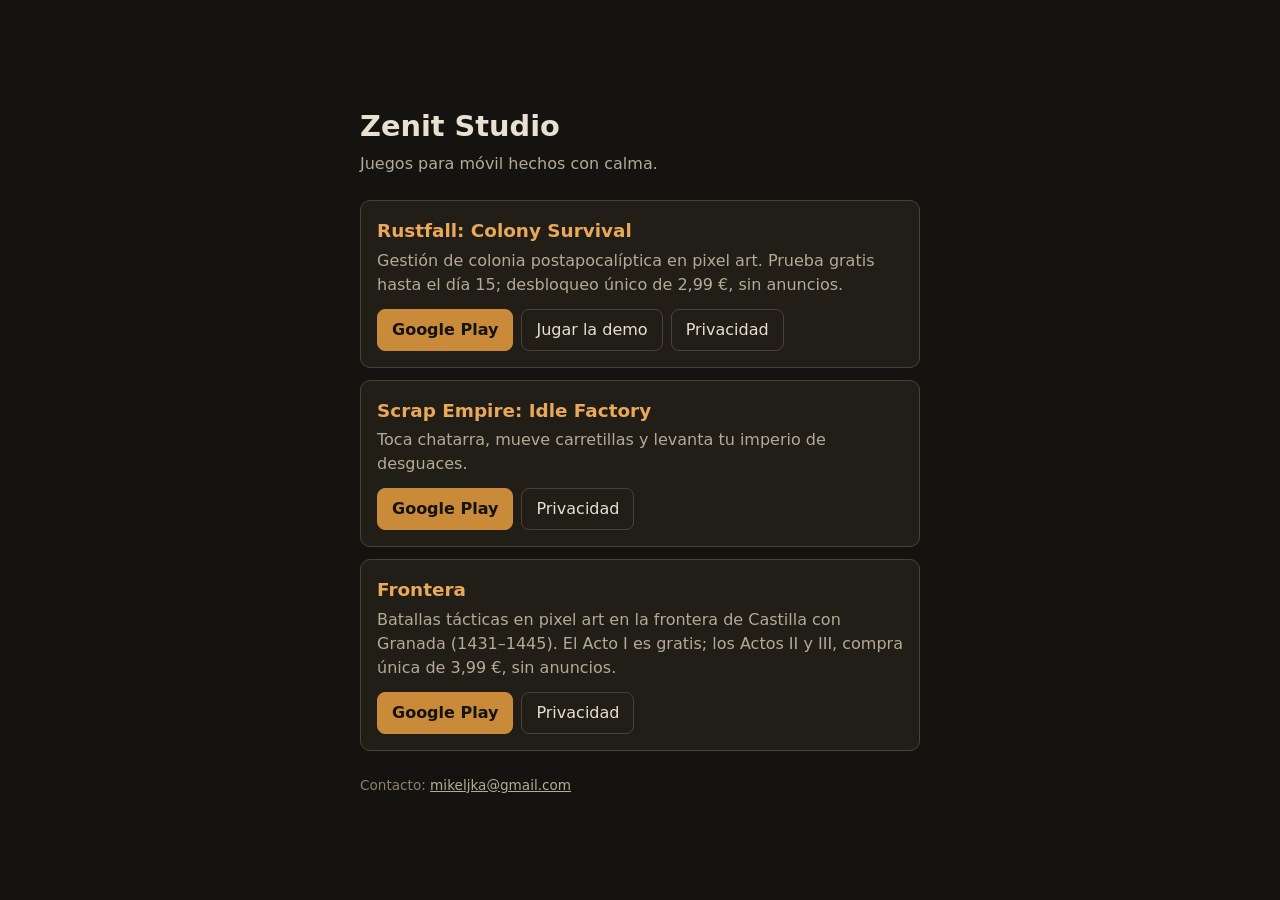
==== index.html @ c2dbdeba "Web pública desde Zenit (8e7d88c)" ====
<!doctype html>
<html lang="es">
<head>
  <meta charset="utf-8">
  <meta name="viewport" content="width=device-width, initial-scale=1">
  <title>Zenit Studio</title>
  <meta name="description" content="Juegos de Zenit Studio: Rustfall: Colony Survival y Scrap Empire, en Google Play.">
  <style>
    :root { color-scheme: dark; }
    body { margin: 0; min-height: 100vh; background: #15130f; color: #e8e0d0; font: 16px/1.5 system-ui, sans-serif; display: flex; align-items: center; justify-content: center; }
    main { width: min(560px, 100% - 32px); padding: 32px 0; }
    h1 { margin: 0 0 4px; font-size: 1.8rem; }
    p { margin: 0 0 24px; color: #b5aa96; }
    .juego { padding: 16px; margin-bottom: 12px; border: 1px solid #4a4236; border-radius: 10px; background: #211d17; }
    .juego strong { display: block; font-size: 1.15rem; color: #e9a85a; margin-bottom: 4px; }
    .juego p { margin: 0 0 12px; }
    .enlaces { display: flex; flex-wrap: wrap; gap: 8px; }
    .enlaces a { display: inline-flex; align-items: center; min-height: 40px; padding: 0 14px; border-radius: 8px; border: 1px solid #4a4236; color: #e8e0d0; text-decoration: none; }
    .enlaces a.play { background: #c98a3a; border-color: #c98a3a; color: #15130f; font-weight: 700; }
    .enlaces a:hover, .enlaces a:focus { border-color: #e9a85a; }
    footer { margin-top: 24px; font-size: 0.85rem; color: #8a806e; }
    footer a { color: #b5aa96; }
  </style>
</head>
<body>
  <main>
    <h1>Zenit Studio</h1>
    <p>Juegos para móvil hechos con calma.</p>

    <section class="juego">
      <strong>Rustfall: Colony Survival</strong>
      <p>Gestión de colonia postapocalíptica en pixel art. Prueba gratis hasta el día 15; desbloqueo único de 2,99 €, sin anuncios.</p>
      <div class="enlaces">
        <a class="play" href="https://play.google.com/store/apps/details?id=studio.zenit.rustfall">Google Play</a>
        <a href="./oxido/">Jugar la demo</a>
        <a href="./oxido/privacidad.html">Privacidad</a>
      </div>
    </section>

    <section class="juego">
      <strong>Scrap Empire: Idle Factory</strong>
      <p>Toca chatarra, mueve carretillas y levanta tu imperio de desguaces.</p>
      <div class="enlaces">
        <a class="play" href="https://play.google.com/store/apps/details?id=studio.zenit.scrapempire">Google Play</a>
        <a href="./scrap-empire/privacidad.html">Privacidad</a>
      </div>
    </section>

    <section class="juego">
      <strong>Frontera</strong>
      <p>Batallas tácticas en pixel art en la frontera de Castilla con Granada (1431–1445). El Acto I es gratis; los Actos II y III, compra única de 3,99 €, sin anuncios.</p>
      <div class="enlaces">
        <a class="play" href="https://play.google.com/store/apps/details?id=studio.zenit.frontera">Google Play</a>
        <a href="./frontera/privacidad.html">Privacidad</a>
      </div>
    </section>

    <footer>Contacto: <a href="mailto:mikeljka@gmail.com">mikeljka@gmail.com</a></footer>
  </main>
</body>
</html>
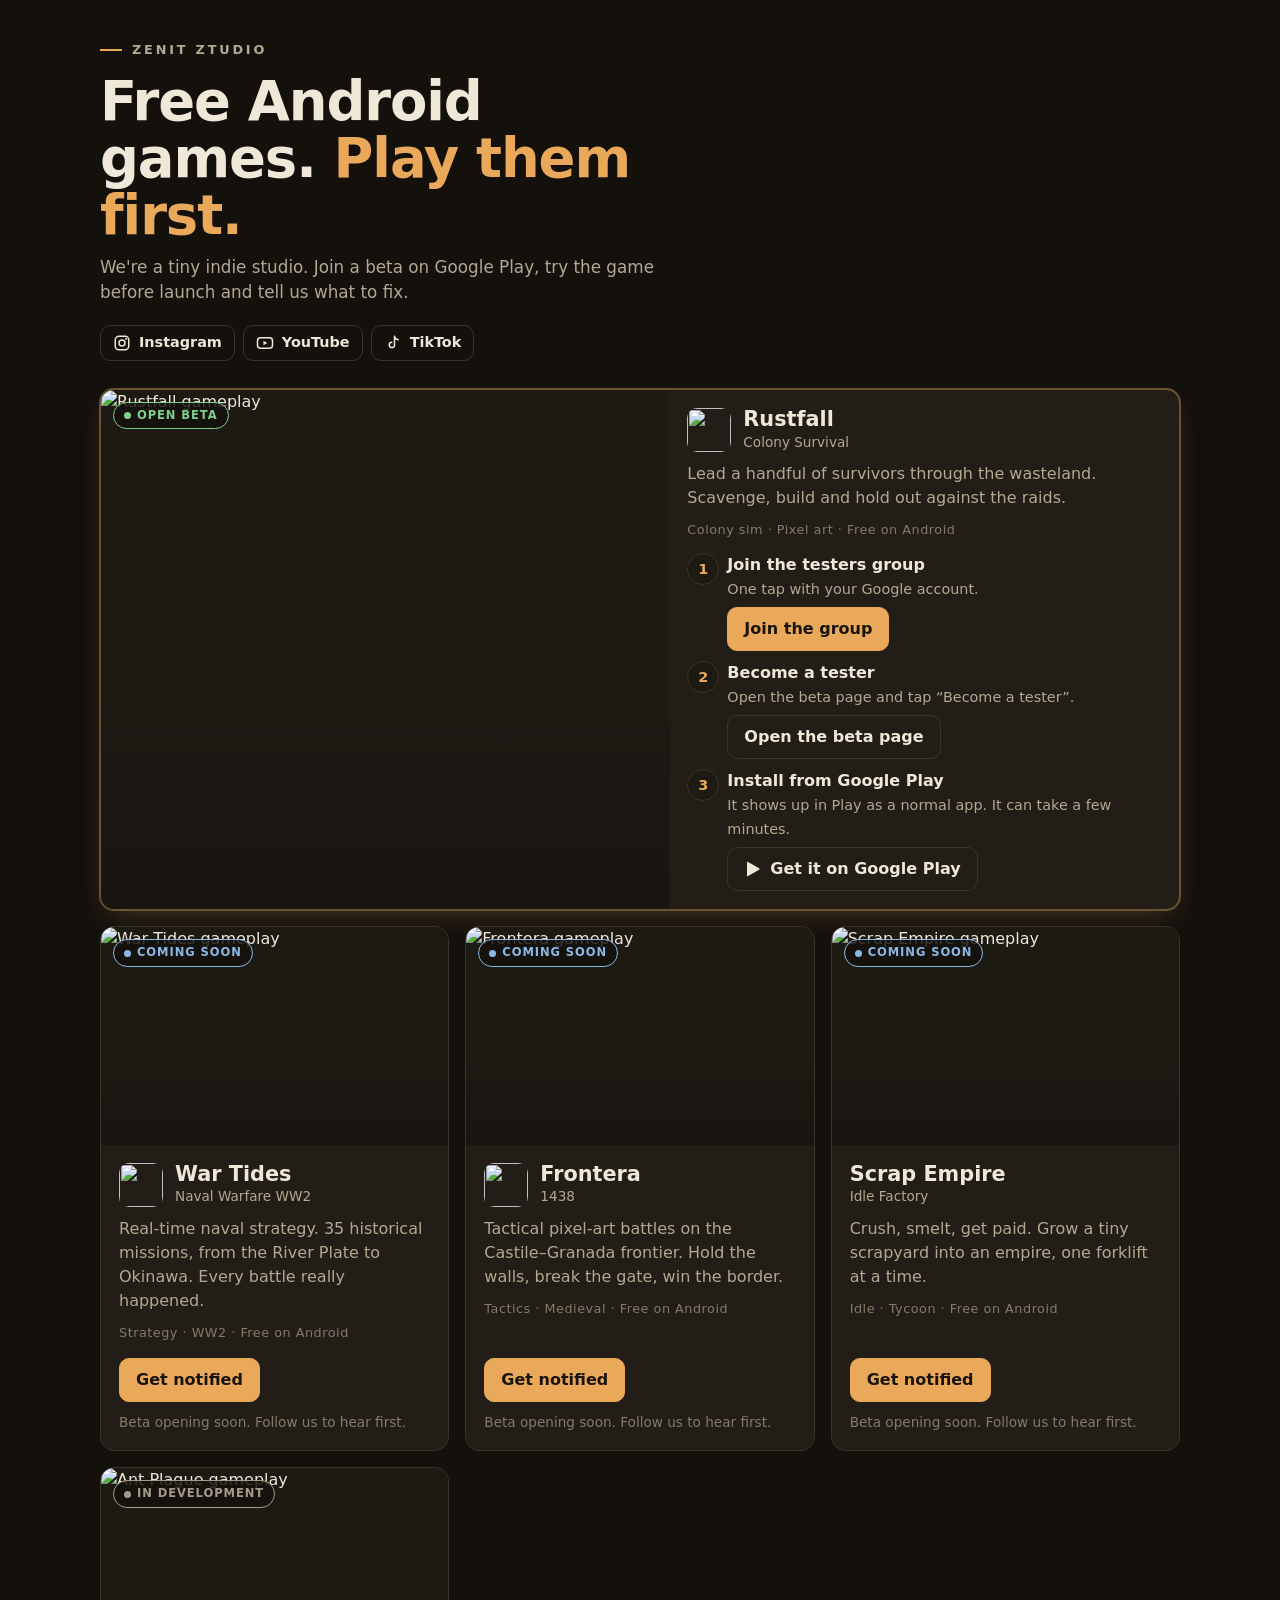
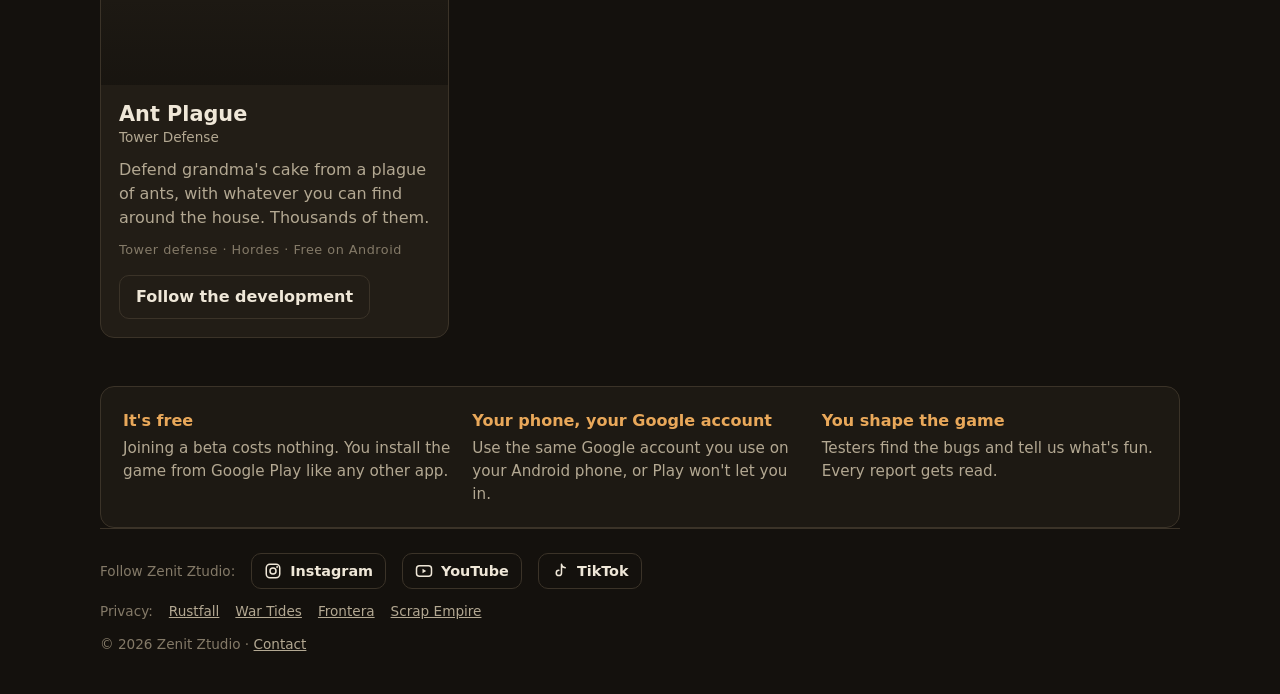
==== commit d9279a69: "Add files via upload" ====
--- a/index.html
+++ b/index.html
@@ -1,61 +1,216 @@
 <!doctype html>
-<html lang="es">
+<html lang="en">
 <head>
   <meta charset="utf-8">
   <meta name="viewport" content="width=device-width, initial-scale=1">
-  <title>Zenit Studio</title>
-  <meta name="description" content="Juegos de Zenit Studio: Rustfall: Colony Survival y Scrap Empire, en Google Play.">
+  <title>Zenit Ztudio · Free Android games</title>
+  <meta name="description" content="Free Android games from Zenit Ztudio. Join the beta of Rustfall and get early access to War Tides, Frontera, Scrap Empire and Ant Plague.">
+  <meta property="og:title" content="Zenit Ztudio · Free Android games">
+  <meta property="og:description" content="Play our games before launch. Join the beta on Google Play.">
+  <meta property="og:image" content="img/rustfall.webp">
+  <meta name="theme-color" content="#14110d">
+  <link rel="icon" href="img/rustfall-icon.webp">
   <style>
-    :root { color-scheme: dark; }
-    body { margin: 0; min-height: 100vh; background: #15130f; color: #e8e0d0; font: 16px/1.5 system-ui, sans-serif; display: flex; align-items: center; justify-content: center; }
-    main { width: min(560px, 100% - 32px); padding: 32px 0; }
-    h1 { margin: 0 0 4px; font-size: 1.8rem; }
-    p { margin: 0 0 24px; color: #b5aa96; }
-    .juego { padding: 16px; margin-bottom: 12px; border: 1px solid #4a4236; border-radius: 10px; background: #211d17; }
-    .juego strong { display: block; font-size: 1.15rem; color: #e9a85a; margin-bottom: 4px; }
-    .juego p { margin: 0 0 12px; }
-    .enlaces { display: flex; flex-wrap: wrap; gap: 8px; }
-    .enlaces a { display: inline-flex; align-items: center; min-height: 40px; padding: 0 14px; border-radius: 8px; border: 1px solid #4a4236; color: #e8e0d0; text-decoration: none; }
-    .enlaces a.play { background: #c98a3a; border-color: #c98a3a; color: #15130f; font-weight: 700; }
-    .enlaces a:hover, .enlaces a:focus { border-color: #e9a85a; }
-    footer { margin-top: 24px; font-size: 0.85rem; color: #8a806e; }
-    footer a { color: #b5aa96; }
+    :root {
+      --bg: #14110d; --bg-2: #1d1913; --card: #221d16; --line: #3b3328;
+      --text: #efe7d8; --muted: #b3a892; --faint: #847a68;
+      --amber: #e9a85a; --amber-strong: #f0b264; --on-amber: #1a140c;
+      --green: #7fcf8a; --blue: #8ab8e6; --grey: #a39a8a;
+      color-scheme: dark;
+    }
+    * { box-sizing: border-box; }
+    html { -webkit-text-size-adjust: 100%; }
+    body {
+      margin: 0; background: var(--bg); color: var(--text);
+      font: 16px/1.5 ui-sans-serif, system-ui, -apple-system, "Segoe UI", Roboto, sans-serif;
+    }
+    a { color: inherit; }
+    .wrap { width: min(1080px, 100% - 32px); margin: 0 auto; }
+
+    /* Cabecera */
+    header { padding: 40px 0 28px; }
+    .marca { display: flex; align-items: center; gap: 10px; color: var(--muted); font-size: .8rem; letter-spacing: .22em; text-transform: uppercase; font-weight: 700; }
+    .marca span { display: inline-block; width: 22px; height: 2px; background: var(--amber); }
+    h1 { margin: 14px 0 10px; font-size: clamp(2rem, 7vw, 3.4rem); line-height: 1.05; letter-spacing: -.02em; font-weight: 850; max-width: 16ch; }
+    h1 em { font-style: normal; color: var(--amber); }
+    .intro { margin: 0; color: var(--muted); font-size: 1.05rem; max-width: 52ch; }
+    .redes-top { display: flex; flex-wrap: wrap; gap: 8px; margin-top: 20px; }
+
+    /* Botones */
+    .btn {
+      display: inline-flex; align-items: center; justify-content: center; gap: 8px;
+      min-height: 44px; padding: 0 16px; border-radius: 10px; border: 1px solid var(--line);
+      background: transparent; color: var(--text); font: inherit; font-weight: 650; text-decoration: none; cursor: pointer;
+    }
+    .btn:hover, .btn:focus-visible { border-color: var(--amber); }
+    .btn:focus-visible { outline: 2px solid var(--amber); outline-offset: 2px; }
+    .btn.principal { background: var(--amber); border-color: var(--amber); color: var(--on-amber); }
+    .btn.principal:hover { background: var(--amber-strong); }
+    .btn.peq { min-height: 36px; padding: 0 12px; font-size: .9rem; font-weight: 600; }
+    .btn svg { width: 18px; height: 18px; flex: none; }
+
+    /* Rejilla de juegos */
+    .juegos { display: grid; gap: 16px; grid-template-columns: repeat(auto-fill, minmax(min(100%, 320px), 1fr)); padding-bottom: 8px; }
+    .juego { background: var(--card); border: 1px solid var(--line); border-radius: 14px; overflow: hidden; display: flex; flex-direction: column; }
+    .juego.destacado { border-color: #6b5434; box-shadow: 0 0 0 1px #6b5434, 0 10px 30px -12px rgba(233,168,90,.35); }
+    @media (min-width: 760px) { .juego.destacado { grid-column: 1 / -1; flex-direction: row; } .juego.destacado .foto { flex: 1.2; aspect-ratio: auto; min-height: 340px; } .juego.destacado .cuerpo { flex: 1; } }
+    .foto { position: relative; aspect-ratio: 16 / 10; background: var(--bg-2); }
+    .foto img { position: absolute; inset: 0; width: 100%; height: 100%; object-fit: cover; image-rendering: auto; }
+    .foto::after { content: ""; position: absolute; inset: auto 0 0 0; height: 40%; background: linear-gradient(transparent, rgba(20,17,13,.55)); }
+    .estado { position: absolute; z-index: 1; top: 12px; left: 12px; display: inline-flex; align-items: center; gap: 6px; padding: 4px 10px; border-radius: 999px; font-size: .72rem; font-weight: 800; letter-spacing: .08em; text-transform: uppercase; background: rgba(20,17,13,.82); border: 1px solid currentColor; }
+    .estado::before { content: ""; width: 7px; height: 7px; border-radius: 50%; background: currentColor; }
+    .estado.beta { color: var(--green); }
+    .estado.publicado { color: var(--amber); }
+    .estado.lista { color: var(--blue); }
+    .estado.desarrollo { color: var(--grey); }
+    .cuerpo { padding: 18px; display: flex; flex-direction: column; gap: 10px; flex: 1; }
+    .titulo { display: flex; align-items: center; gap: 12px; }
+    .titulo img { width: 44px; height: 44px; border-radius: 10px; flex: none; }
+    .titulo h2 { margin: 0; font-size: 1.3rem; line-height: 1.15; }
+    .titulo small { display: block; color: var(--muted); font-size: .85rem; font-weight: 500; }
+    .texto { margin: 0; color: var(--muted); }
+    .genero { margin: 0; color: var(--faint); font-size: .8rem; letter-spacing: .04em; }
+    .acciones { display: flex; flex-wrap: wrap; gap: 8px; margin-top: auto; padding-top: 6px; }
+    .nota { margin: 0; font-size: .85rem; color: var(--faint); }
+
+    /* Pasos de la beta */
+    .pasos { list-style: none; margin: 4px 0 0; padding: 0; display: grid; gap: 10px; counter-reset: paso; }
+    .pasos li { display: grid; grid-template-columns: 30px 1fr; gap: 10px; align-items: start; counter-increment: paso; }
+    .pasos li::before { content: counter(paso); display: grid; place-items: center; width: 30px; height: 30px; border-radius: 50%; background: var(--bg-2); border: 1px solid var(--line); color: var(--amber); font-weight: 800; font-size: .9rem; }
+    .pasos b { display: block; }
+    .pasos span { color: var(--muted); font-size: .9rem; }
+    .pasos .btn { margin-top: 6px; }
+
+    /* Por qué + pie */
+    .porque { margin: 40px 0 0; padding: 22px; border: 1px solid var(--line); border-radius: 14px; background: var(--bg-2); display: grid; gap: 14px; grid-template-columns: repeat(auto-fit, minmax(min(100%, 220px), 1fr)); }
+    .porque h3 { margin: 0 0 4px; font-size: 1rem; color: var(--amber); }
+    .porque p { margin: 0; color: var(--muted); font-size: .95rem; }
+    footer { margin: 40px 0 0; padding: 24px 0 40px; border-top: 1px solid var(--line); color: var(--faint); font-size: .85rem; display: grid; gap: 12px; }
+    footer .fila { display: flex; flex-wrap: wrap; gap: 6px 16px; }
+    footer a { color: var(--muted); }
+    .error { color: var(--muted); padding: 24px; border: 1px dashed var(--line); border-radius: 12px; }
+    @media (prefers-reduced-motion: no-preference) { .btn { transition: background .15s, border-color .15s; } }
   </style>
 </head>
 <body>
-  <main>
-    <h1>Zenit Studio</h1>
-    <p>Juegos para móvil hechos con calma.</p>
-
-    <section class="juego">
-      <strong>Rustfall: Colony Survival</strong>
-      <p>Gestión de colonia postapocalíptica en pixel art. Prueba gratis hasta el día 15; desbloqueo único de 2,99 €, sin anuncios.</p>
-      <div class="enlaces">
-        <a class="play" href="https://play.google.com/store/apps/details?id=studio.zenit.rustfall">Google Play</a>
-        <a href="./oxido/">Jugar la demo</a>
-        <a href="./oxido/privacidad.html">Privacidad</a>
-      </div>
+  <header class="wrap">
+    <div class="marca"><span></span>Zenit Ztudio</div>
+    <h1>Free Android games. <em>Play them first.</em></h1>
+    <p class="intro">We're a tiny indie studio. Join a beta on Google Play, try the game before launch and tell us what to fix.</p>
+    <div class="redes-top" id="redes-top"></div>
+  </header>
+
+  <main class="wrap">
+    <section class="juegos" id="juegos" aria-label="Games">
+      <noscript><p class="error">Turn on JavaScript to see our games.</p></noscript>
     </section>
 
-    <section class="juego">
-      <strong>Scrap Empire: Idle Factory</strong>
-      <p>Toca chatarra, mueve carretillas y levanta tu imperio de desguaces.</p>
-      <div class="enlaces">
-        <a class="play" href="https://play.google.com/store/apps/details?id=studio.zenit.scrapempire">Google Play</a>
-        <a href="./scrap-empire/privacidad.html">Privacidad</a>
-      </div>
+    <section class="porque" aria-label="About the beta">
+      <div><h3>It's free</h3><p>Joining a beta costs nothing. You install the game from Google Play like any other app.</p></div>
+      <div><h3>Your phone, your Google account</h3><p>Use the same Google account you use on your Android phone, or Play won't let you in.</p></div>
+      <div><h3>You shape the game</h3><p>Testers find the bugs and tell us what's fun. Every report gets read.</p></div>
     </section>
-
-    <section class="juego">
-      <strong>Frontera</strong>
-      <p>Batallas tácticas en pixel art en la frontera de Castilla con Granada (1431–1445). El Acto I es gratis; los Actos II y III, compra única de 3,99 €, sin anuncios.</p>
-      <div class="enlaces">
-        <a class="play" href="https://play.google.com/store/apps/details?id=studio.zenit.frontera">Google Play</a>
-        <a href="./frontera/privacidad.html">Privacidad</a>
-      </div>
-    </section>
-
-    <footer>Contacto: <a href="mailto:mikeljka@gmail.com">mikeljka@gmail.com</a></footer>
   </main>
+
+  <footer class="wrap" id="seguir">
+    <div class="fila" id="redes-pie"></div>
+    <div class="fila" id="privacidad"></div>
+    <div>© <span id="anio"></span> Zenit Ztudio · <a href="mailto:mikeljka@gmail.com">Contact</a></div>
+  </footer>
+
+  <script>
+  (function () {
+    var ORDEN = { beta: 0, publicado: 1, lista: 2, desarrollo: 3 };
+    var ETIQUETA = { beta: "Open beta", publicado: "Out now", lista: "Coming soon", desarrollo: "In development" };
+    var ICONOS = {
+      play: '<svg viewBox="0 0 24 24" aria-hidden="true"><path fill="currentColor" d="M4 3.5v17a1 1 0 0 0 1.5.86l14.7-8.5a1 1 0 0 0 0-1.72L5.5 2.64A1 1 0 0 0 4 3.5z"/></svg>',
+      instagram: '<svg viewBox="0 0 24 24" aria-hidden="true"><rect x="3" y="3" width="18" height="18" rx="5" fill="none" stroke="currentColor" stroke-width="2"/><circle cx="12" cy="12" r="4" fill="none" stroke="currentColor" stroke-width="2"/><circle cx="17.5" cy="6.5" r="1.3" fill="currentColor"/></svg>',
+      youtube: '<svg viewBox="0 0 24 24" aria-hidden="true"><rect x="2" y="5" width="20" height="14" rx="4" fill="none" stroke="currentColor" stroke-width="2"/><path fill="currentColor" d="M10 9v6l5-3z"/></svg>',
+      tiktok: '<svg viewBox="0 0 24 24" aria-hidden="true"><path fill="none" stroke="currentColor" stroke-width="2" stroke-linecap="round" d="M14 3v11.5a3.5 3.5 0 1 1-3.5-3.5M14 3c.4 2.6 2.2 4.4 5 4.6"/></svg>'
+    };
+    var NOMBRE_RED = { instagram: "Instagram", youtube: "YouTube", tiktok: "TikTok" };
+
+    // De qué red viene la visita (?src=ig, ?src=yt, ?src=tt…)
+    var src = "";
+    try { src = (new URLSearchParams(location.search).get("src") || "").toLowerCase().replace(/[^a-z0-9-]/g, "").slice(0, 20); } catch (e) {}
+
+    function contar(accion, juego) {
+      try {
+        if (window.goatcounter && window.goatcounter.count) {
+          window.goatcounter.count({ path: "clic/" + juego + "/" + accion + (src ? "/" + src : ""), title: juego + " · " + accion, event: true });
+        }
+      } catch (e) {}
+    }
+
+    function esc(t) { return String(t || "").replace(/[&<>"']/g, function (c) { return { "&": "&amp;", "<": "&lt;", ">": "&gt;", '"': "&quot;", "'": "&#39;" }[c]; }); }
+
+    function enlace(href, texto, clase, accion, juego, icono) {
+      return '<a class="btn ' + (clase || "") + '" href="' + esc(href) + '" target="_blank" rel="noopener" data-accion="' + accion + '" data-juego="' + juego + '">' + (icono ? ICONOS[icono] : "") + esc(texto) + "</a>";
+    }
+
+    function tarjeta(j, destacado) {
+      var h = '<article class="juego' + (destacado ? " destacado" : "") + '" id="' + esc(j.id) + '">';
+      h += '<div class="foto"><span class="estado ' + j.estado + '">' + ETIQUETA[j.estado] + "</span>";
+      h += '<img src="' + esc(j.imagen) + '" alt="' + esc(j.nombre) + ' gameplay" loading="lazy" decoding="async"></div>';
+      h += '<div class="cuerpo"><div class="titulo">' + (j.icono ? '<img src="' + esc(j.icono) + '" alt="">' : "") + "<div><h2>" + esc(j.nombre) + "</h2><small>" + esc(j.subtitulo) + "</small></div></div>";
+      h += '<p class="texto">' + esc(j.texto) + "</p>";
+      h += '<p class="genero">' + esc(j.genero) + " · Free on Android</p>";
+
+      if (j.estado === "beta") {
+        h += '<ol class="pasos">';
+        h += "<li><div><b>Join the testers group</b><span>One tap with your Google account.</span><br>" + enlace(j.grupo, "Join the group", "principal", "grupo", j.id) + "</div></li>";
+        h += "<li><div><b>Become a tester</b><span>Open the beta page and tap “Become a tester”.</span><br>" + enlace(j.prueba, "Open the beta page", "", "prueba", j.id) + "</div></li>";
+        h += "<li><div><b>Install from Google Play</b><span>It shows up in Play as a normal app. It can take a few minutes.</span><br>" + enlace(j.play, "Get it on Google Play", "", "play", j.id, "play") + "</div></li>";
+        h += "</ol>";
+      } else if (j.estado === "publicado") {
+        h += '<div class="acciones">' + enlace(j.play, "Get it on Google Play", "principal", "play", j.id, "play") + "</div>";
+      } else if (j.estado === "lista") {
+        if (j.grupo_activo) {
+          h += '<div class="acciones">' + enlace(j.grupo, "Get early access", "principal", "lista", j.id) + "</div>";
+          h += '<p class="nota">Join the group and you\'ll be first in when the beta opens.</p>';
+        } else {
+          h += '<div class="acciones"><a class="btn principal" href="#seguir" data-accion="seguir" data-juego="' + j.id + '">Get notified</a></div>';
+          h += '<p class="nota">Beta opening soon. Follow us to hear first.</p>';
+        }
+      } else {
+        h += '<div class="acciones"><a class="btn" href="#seguir" data-accion="seguir" data-juego="' + j.id + '">Follow the development</a></div>';
+      }
+      return h + "</div></article>";
+    }
+
+    function redes(r, peq) {
+      return Object.keys(NOMBRE_RED).filter(function (k) { return r[k]; }).map(function (k) {
+        return enlace(r[k], NOMBRE_RED[k], peq ? "peq" : "peq", "red-" + k, "zenit", k);
+      }).join("");
+    }
+
+    function analitica(url) {
+      if (!url) return;
+      var s = document.createElement("script");
+      s.async = true; s.src = "https://gc.zgo.at/count.js"; s.setAttribute("data-goatcounter", url);
+      document.head.appendChild(s);
+    }
+
+    document.getElementById("anio").textContent = new Date().getFullYear();
+    document.addEventListener("click", function (e) {
+      var a = e.target.closest ? e.target.closest("[data-accion]") : null;
+      if (a) contar(a.getAttribute("data-accion"), a.getAttribute("data-juego"));
+    });
+
+    fetch("juegos.json", { cache: "no-cache" }).then(function (r) { return r.json(); }).then(function (d) {
+      var lista = d.juegos.slice().sort(function (a, b) { return (ORDEN[a.estado] ?? 9) - (ORDEN[b.estado] ?? 9); });
+      var html = lista.map(function (j, i) { return tarjeta(j, i === 0 && j.estado === "beta"); }).join("");
+      document.getElementById("juegos").innerHTML = html;
+      document.getElementById("redes-top").innerHTML = redes(d.redes);
+      document.getElementById("redes-pie").innerHTML = '<span style="align-self:center">Follow Zenit Ztudio:</span>' + redes(d.redes);
+      document.getElementById("privacidad").innerHTML = "<span>Privacy:</span>" + lista.filter(function (j) { return j.privacidad; }).map(function (j) {
+        return '<a href="' + esc(j.privacidad) + '">' + esc(j.nombre) + "</a>";
+      }).join("");
+      analitica(d.analitica);
+    }).catch(function () {
+      document.getElementById("juegos").innerHTML = '<p class="error">Couldn\'t load the games right now. Find us on Instagram <a href="https://www.instagram.com/zenitztudio/">@zenitztudio</a>.</p>';
+    });
+  })();
+  </script>
 </body>
 </html>
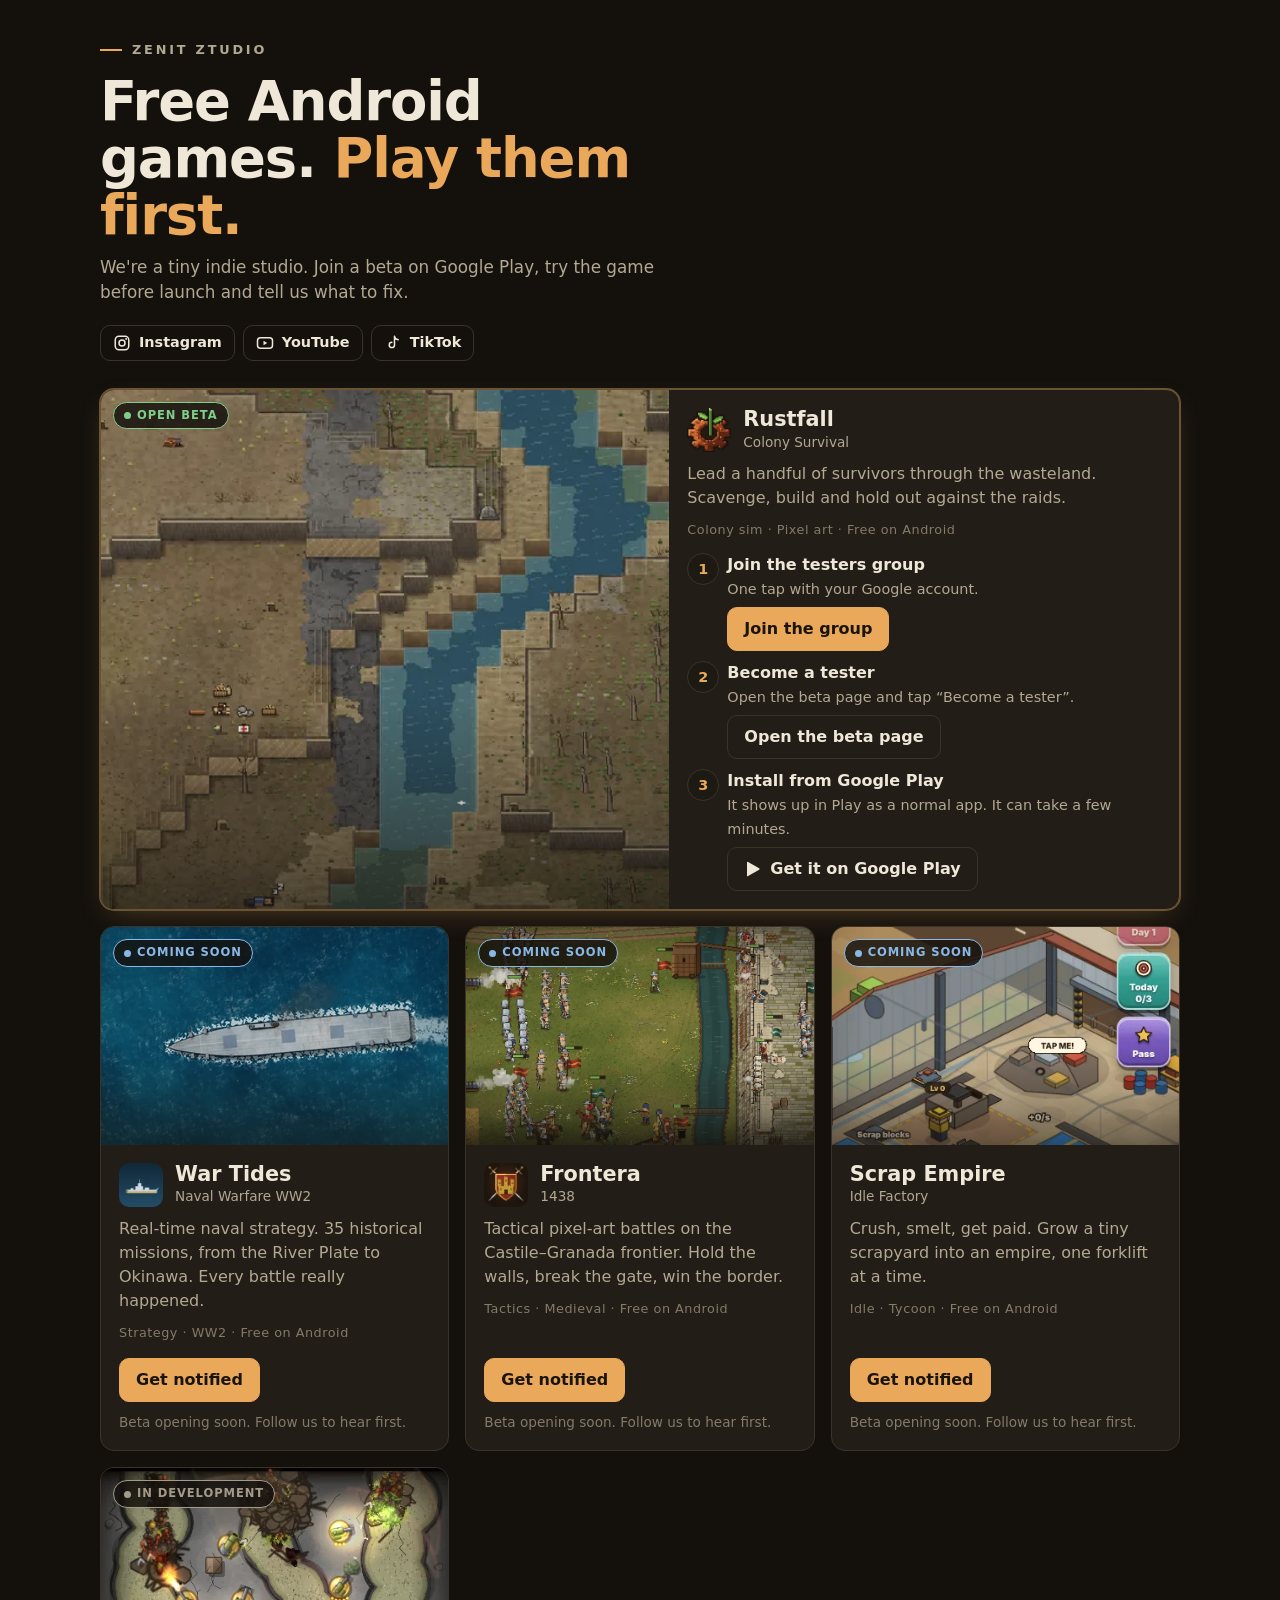
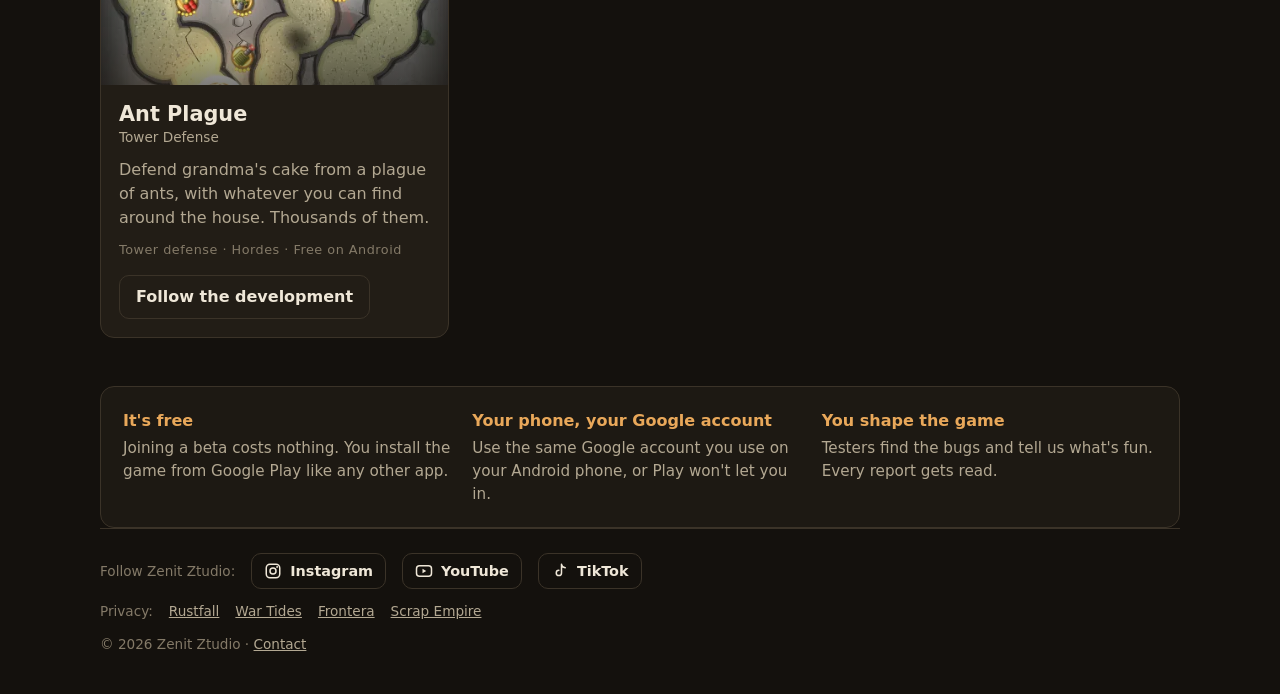
==== commit a471bbdc: "Add files via upload" ====
--- a/index.html
+++ b/index.html
@@ -7,9 +7,9 @@
   <meta name="description" content="Free Android games from Zenit Ztudio. Join the beta of Rustfall and get early access to War Tides, Frontera, Scrap Empire and Ant Plague.">
   <meta property="og:title" content="Zenit Ztudio · Free Android games">
   <meta property="og:description" content="Play our games before launch. Join the beta on Google Play.">
-  <meta property="og:image" content="img/rustfall.webp">
+  <meta property="og:image" content="rustfall.webp">
   <meta name="theme-color" content="#14110d">
-  <link rel="icon" href="img/rustfall-icon.webp">
+  <link rel="icon" href="rustfall-icon.webp">
   <style>
     :root {
       --bg: #14110d; --bg-2: #1d1913; --card: #221d16; --line: #3b3328;
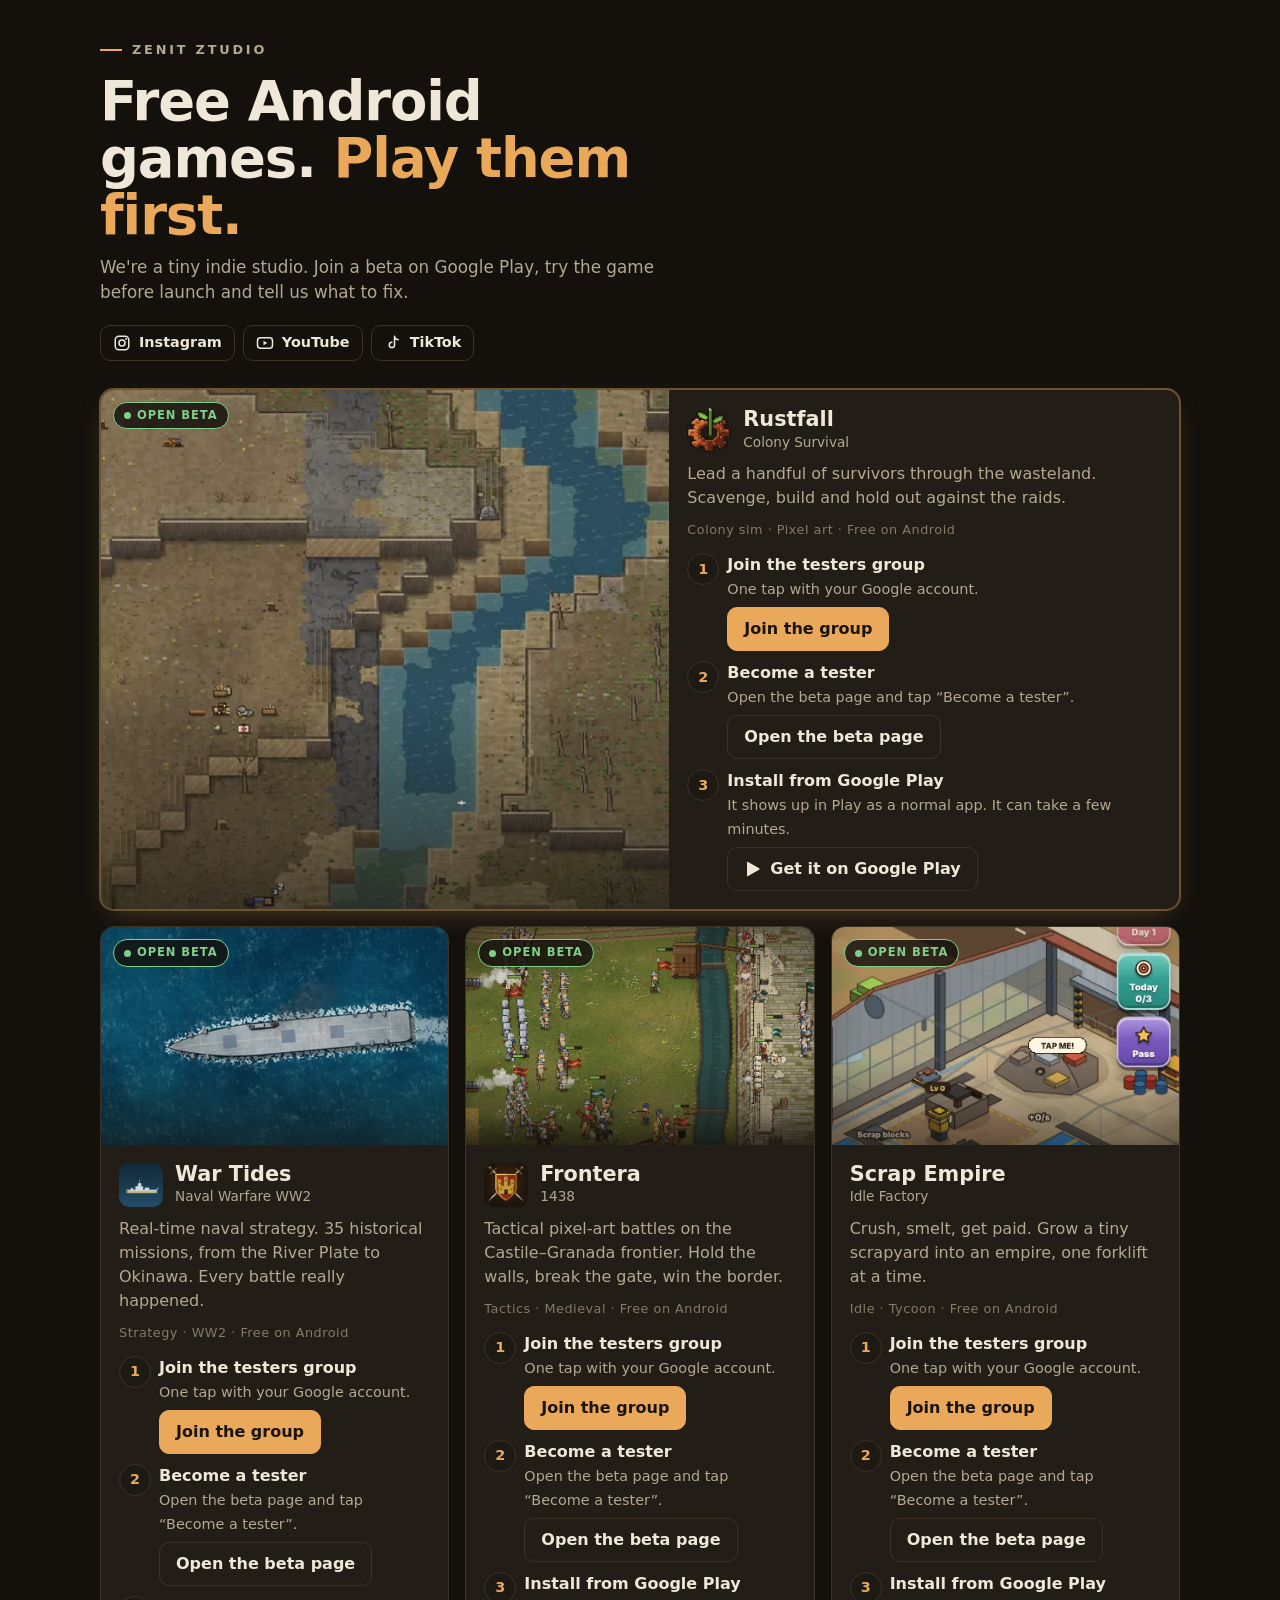
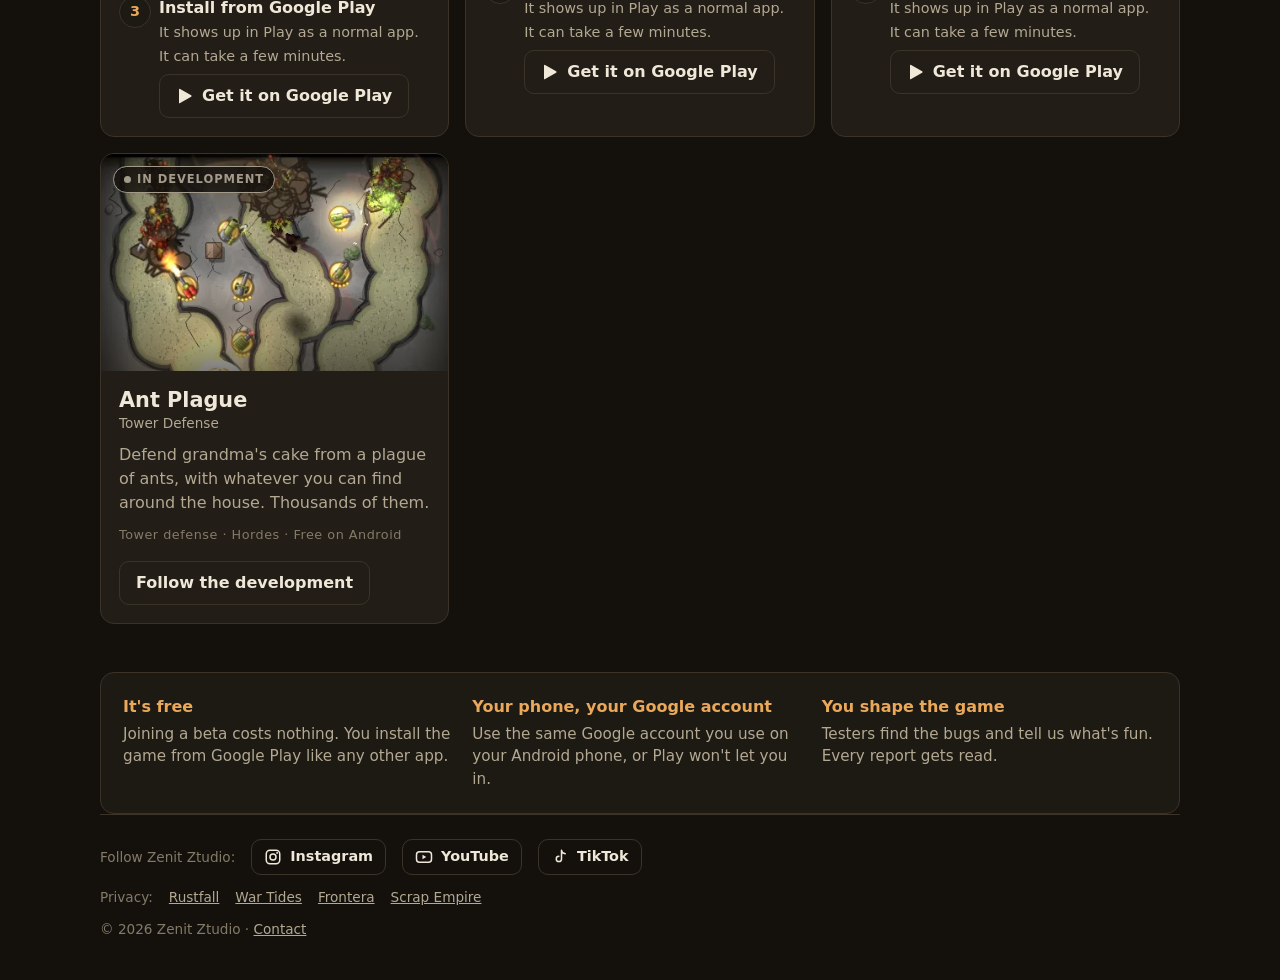
==== commit 39c00870: "Meta description: 4 betas abiertas" ====
--- a/index.html
+++ b/index.html
@@ -4,7 +4,7 @@
   <meta charset="utf-8">
   <meta name="viewport" content="width=device-width, initial-scale=1">
   <title>Zenit Ztudio · Free Android games</title>
-  <meta name="description" content="Free Android games from Zenit Ztudio. Join the beta of Rustfall and get early access to War Tides, Frontera, Scrap Empire and Ant Plague.">
+  <meta name="description" content="Free Android games from Zenit Ztudio. Join the betas of Rustfall, War Tides, Frontera and Scrap Empire on Google Play. Ant Plague is coming next.">
   <meta property="og:title" content="Zenit Ztudio · Free Android games">
   <meta property="og:description" content="Play our games before launch. Join the beta on Google Play.">
   <meta property="og:image" content="rustfall.webp">
